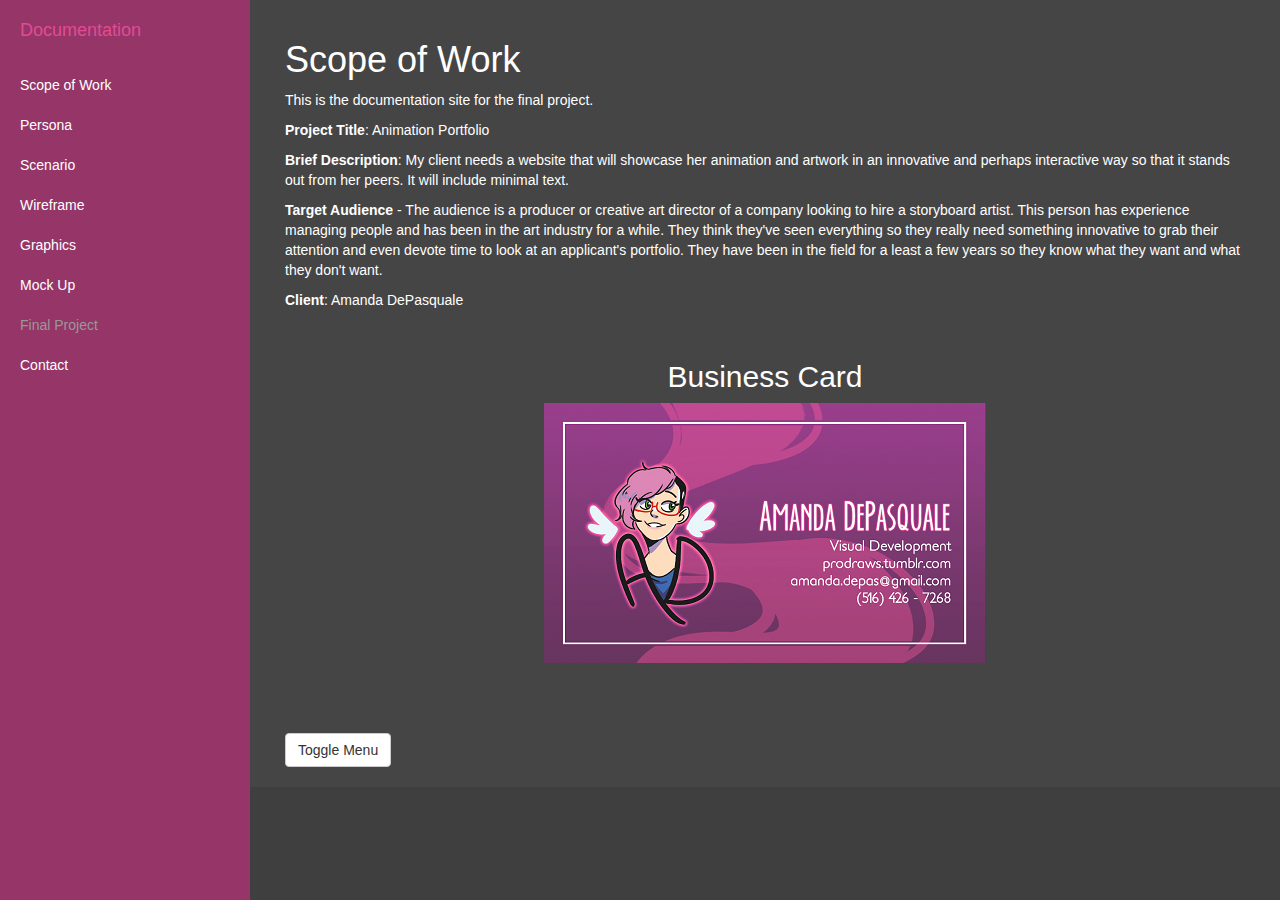
==== Documentation/index.html @ 06390b54 "Moved portfolio site to username repo" ====
<!DOCTYPE html>
<html lang="en">

<head>

    <meta charset="utf-8">
    <meta http-equiv="X-UA-Compatible" content="IE=edge">
    <meta name="viewport" content="width=device-width, shrink-to-fit=no, initial-scale=1">
    <meta name="description" content="">
    <meta name="author" content="">

    <title>Documentation - Scope of Work</title>

    <!-- Bootstrap Core CSS -->
    <link href="css/bootstrap.min.css" rel="stylesheet">

    <!-- Custom CSS -->
    <link href="css/simple-sidebar.css" rel="stylesheet">

    <!-- HTML5 Shim and Respond.js IE8 support of HTML5 elements and media queries -->
    <!-- WARNING: Respond.js doesn't work if you view the page via file:// -->
    <!--[if lt IE 9]>
        <script src="https://oss.maxcdn.com/libs/html5shiv/3.7.0/html5shiv.js"></script>
        <script src="https://oss.maxcdn.com/libs/respond.js/1.4.2/respond.min.js"></script>
    <![endif]-->

</head>

<body>

    <div id="wrapper">

        <!-- Sidebar -->
        <div id="sidebar-wrapper">
            <ul class="sidebar-nav">
                <li class="sidebar-brand">
                    <a href="#">
                        Documentation</a>
                </li>
                <li><a href="#">Scope of Work</a>
                </li>
                <li><a href="persona.html">Persona</a></li>
                <li><a href="flowchart.html">Scenario</a></li>
                <li><a href="wireframe.html">Wireframe</a></li>
                <li><a href="graphics.html">Graphics</a></li>
                <li><a href="mockup.html">Mock Up</a></li>
                <li>Final Project</li>
                <li>
                    <a href="contact.html">Contact</a>
                </li>
            </ul>
        </div>
        <!-- /#sidebar-wrapper -->

        <!-- Page Content -->
        <div id="page-content-wrapper">
            <div class="container-fluid">
                <div class="row">
                    <div class="col-lg-12">
                        <h1>Scope of Work</h1>
                        <p>This is the documentation site for the final project.</p>
                        <p><strong>Project Title</strong>: Animation Portfolio</p>
                        <p><strong>Brief Description</strong>: My client needs a website that will showcase her animation and artwork in an innovative and perhaps interactive way so that it stands out from her peers. It will include minimal text.</p>
                        <p><strong>Target Audience</strong> - The audience is a producer or creative art director of a company looking to hire a storyboard artist. This person has experience managing people and has been in the art industry for a while. They think they've seen everything so they really need something innovative to grab their attention and even devote time to look at an applicant's portfolio. They have been in the field for a least a few years so they know what they want and what they don't want.</p>
                        <p><strong>Client</strong>: Amanda DePasquale</p>
                        <p>&nbsp;</p>
                         <center><h2>Business Card</h2></center>
                        <center><img src="bcard.png"><br><br><br></center>
                        <p>&nbsp;</p>
                        <a href="#menu-toggle" class="btn btn-default" id="menu-toggle">Toggle Menu</a>
                    </div>
                </div>
            </div>
        </div>
        <!-- /#page-content-wrapper -->

    </div>
    <p><!-- /#wrapper -->

    <!-- jQuery -->
    <script src="js/jquery.js"></script>

    <!-- Bootstrap Core JavaScript -->
    <script src="js/bootstrap.min.js"></script>

    <!-- Menu Toggle Script --></p>
<script>
    $("#menu-toggle").click(function(e) {
        e.preventDefault();
        $("#wrapper").toggleClass("toggled");
    });
    </script>
</body>

</html>
---- Documentation/css/simple-sidebar.css ----
/*!
 * Start Bootstrap - Simple Sidebar (http://startbootstrap.com/)
 * Copyright 2013-2016 Start Bootstrap
 * Licensed under MIT (https://github.com/BlackrockDigital/startbootstrap/blob/gh-pages/LICENSE)
 */

 body {
    overflow-x: hidden;
	color: #008ae6;
	background-color:#3F3F3F;
 }

/* Toggle Styles */

#wrapper {
    padding-left: 0;
    -webkit-transition: all 0.5s ease;
    -moz-transition: all 0.5s ease;
    -o-transition: all 0.5s ease;
    transition: all 0.5s ease;
}

#wrapper.toggled {
    padding-left: 250px;
}

#sidebar-wrapper {
    z-index: 1000;
    position: fixed;
    left: 250px;
    width: 0;
    height: 100%;
    margin-left: -250px;
    overflow-y: auto;
	color: #999999;
    background-color: #953568;
	
	-webkit-transition: all 0.5s ease;
    -moz-transition: all 0.5s ease;
    -o-transition: all 0.5s ease;
    transition: all 0.5s ease;
}

#wrapper.toggled #sidebar-wrapper {
    width: 250px;
}

#page-content-wrapper {
    width: 100%;
    position: absolute;
    padding: 15px;
	background-color:#454545;
	color: white;	
}

#wrapper.toggled #page-content-wrapper {
    position: absolute;
    margin-right: -250px;
}

/* Sidebar Styles */

.sidebar-nav {
    position: absolute;
    top: 0;
    width: 250px;
    margin: 0;
    padding: 0;
    list-style: none;
}

.sidebar-nav li {
    text-indent: 20px;
    line-height: 40px;
}


.sidebar-nav li a {
    display: block;
    text-decoration: none;
    color: white;
}

.sidebar-nav li a:hover {
    text-decoration: none;
    color: #fff;
    background: #e24b93;
}

.sidebar-nav li a:active,
.sidebar-nav li a:focus {
    text-decoration: none;
}

.sidebar-nav > .sidebar-brand {
    height: 65px;
    font-size: 18px;
    line-height: 60px;
}

.sidebar-nav > .sidebar-brand a {
    color: white;
}

.sidebar-nav > .sidebar-brand a:hover {
    color: #e24b93;
    background: none;
}

@media(min-width:768px) {
    #wrapper {
        padding-left: 250px;
    }

    #wrapper.toggled {
        padding-left: 0;
    }

    #sidebar-wrapper {
        width: 250px;
    }

    #wrapper.toggled #sidebar-wrapper {
        width: 0;
    }

    #page-content-wrapper {
        padding: 20px;
        position: relative;
    }

    #wrapper.toggled #page-content-wrapper {
        position: relative;
        margin-right: 0;
    }
}
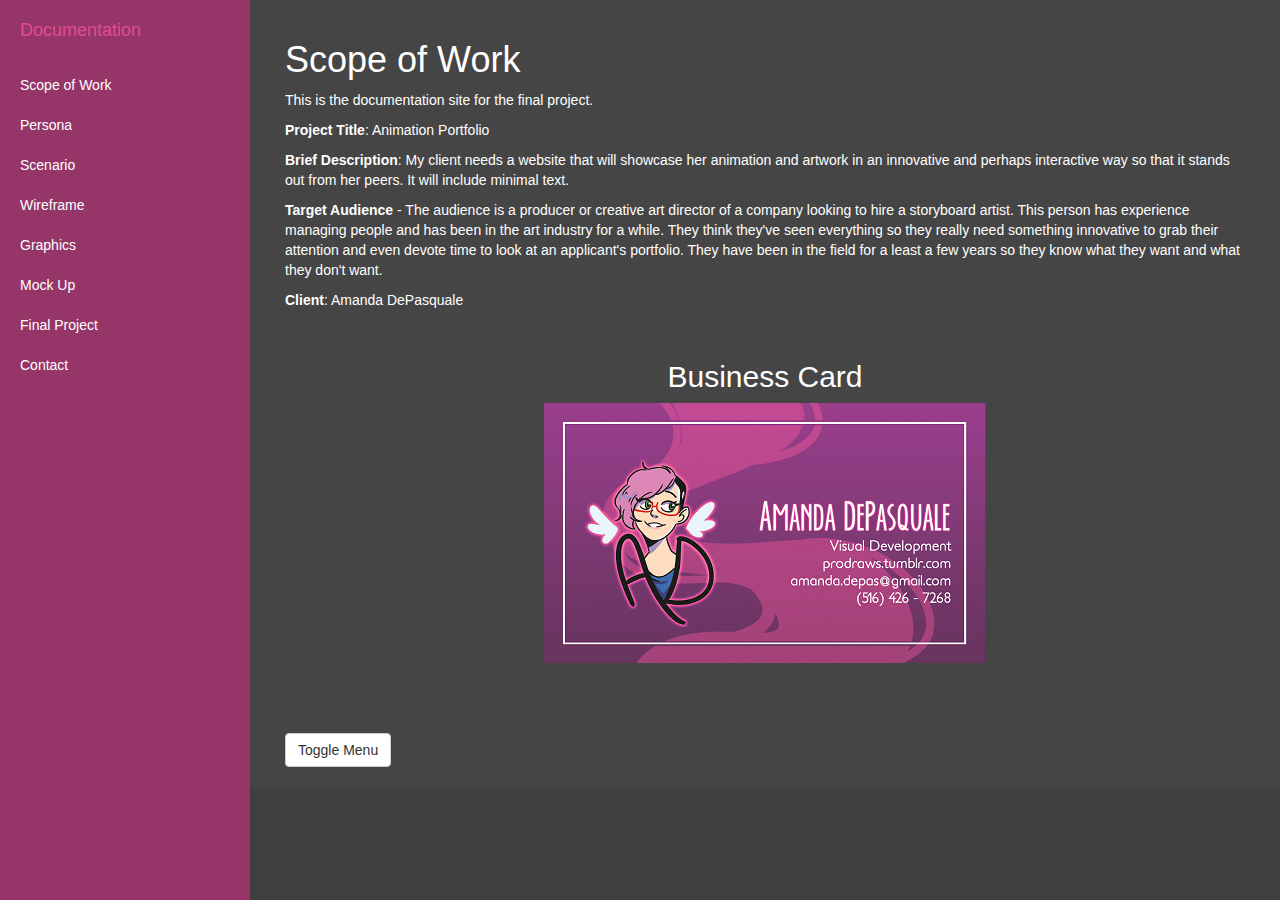
==== commit 19e91084: "Updated Final Project site" ====
--- a/Documentation/index.html
+++ b/Documentation/index.html
@@ -44,7 +44,7 @@
                 <li><a href="wireframe.html">Wireframe</a></li>
                 <li><a href="graphics.html">Graphics</a></li>
                 <li><a href="mockup.html">Mock Up</a></li>
-                <li>Final Project</li>
+                <li><a href="https://marisade.github.io/AmandaSite/">Final Project</a></li>
                 <li>
                     <a href="contact.html">Contact</a>
                 </li>
